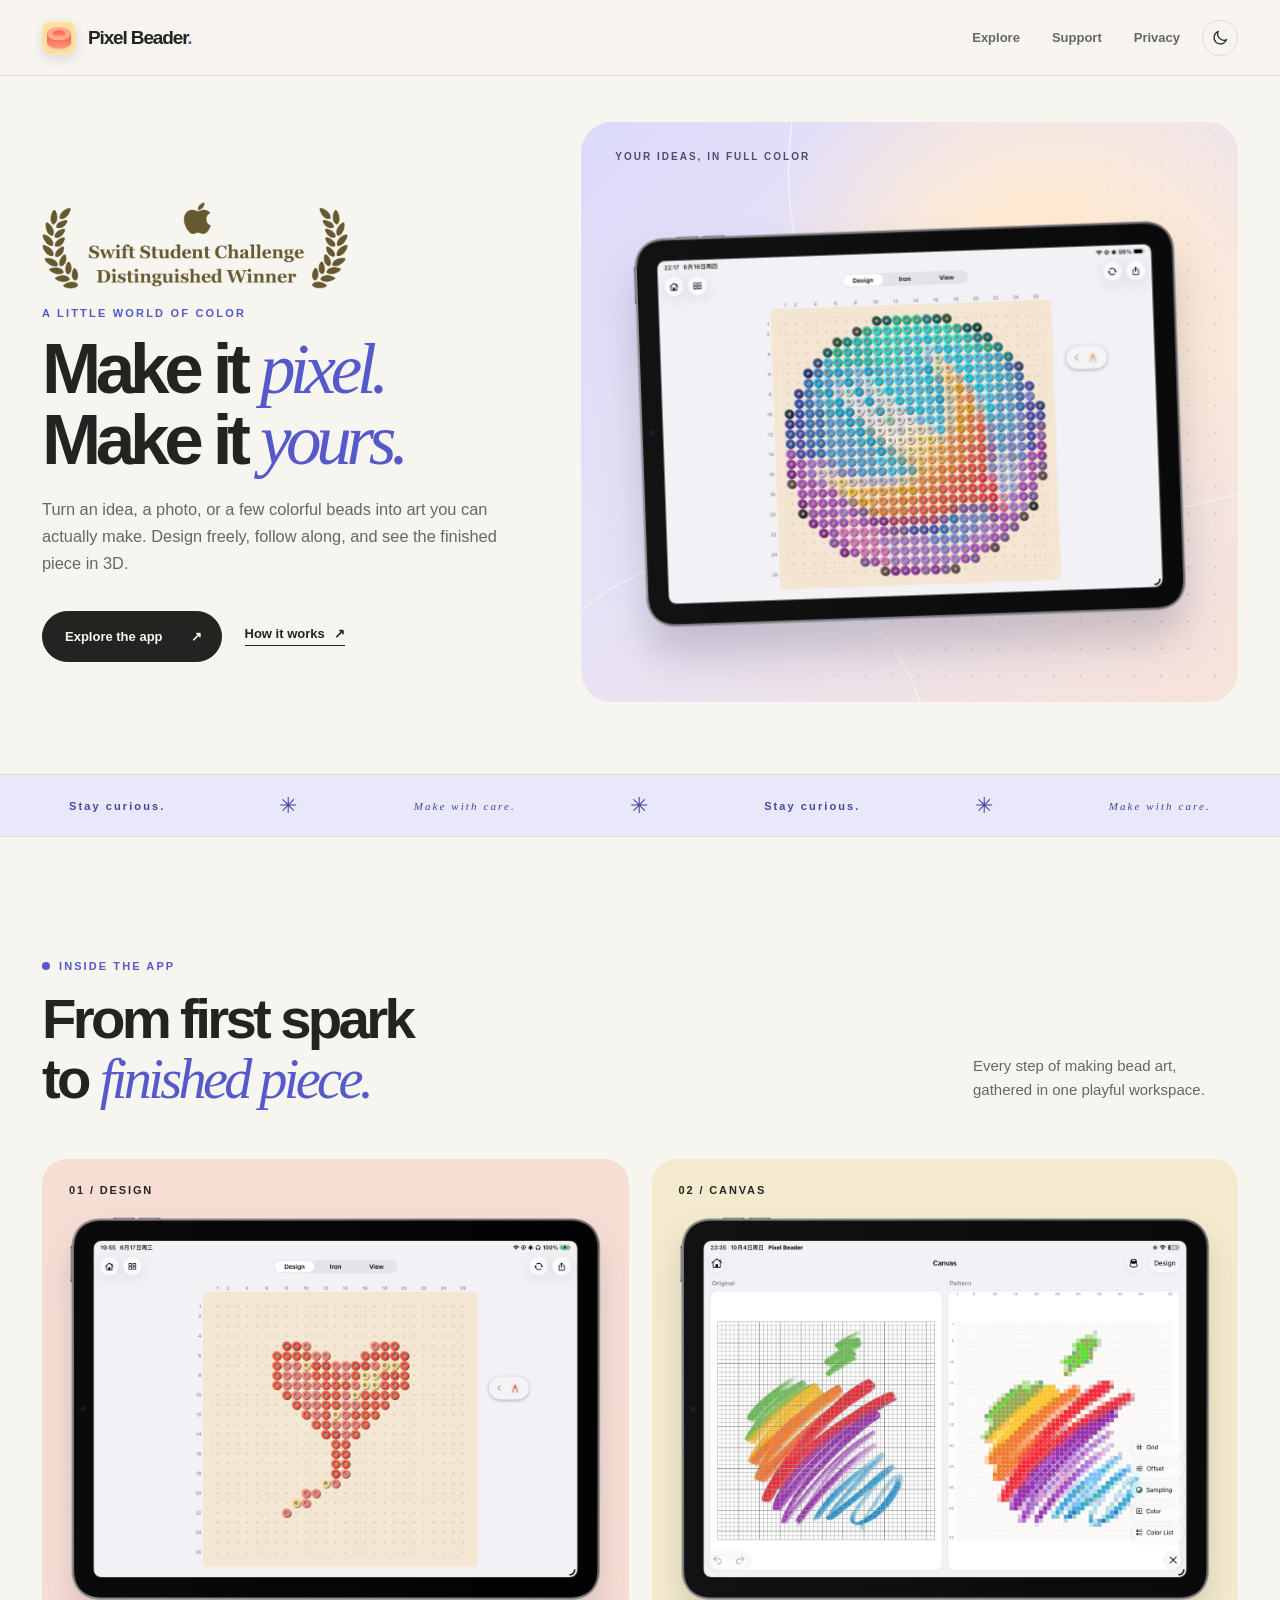
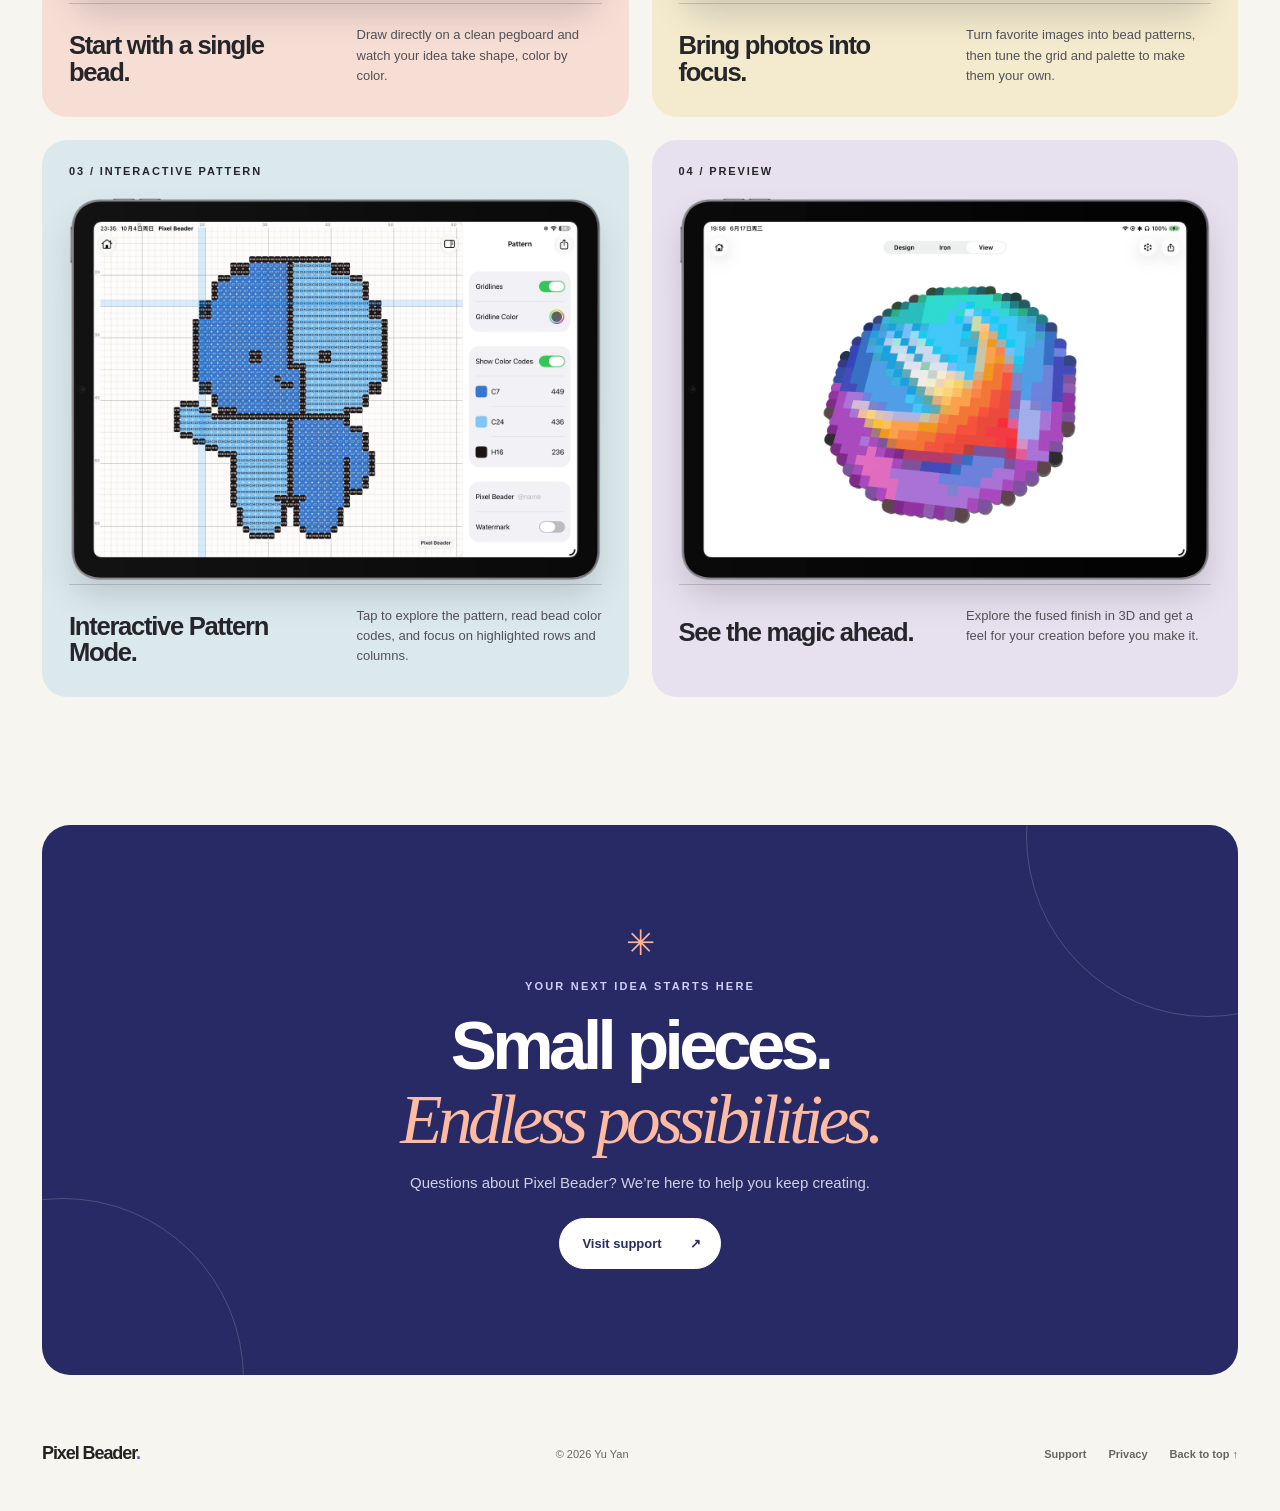
==== index.html @ 9f65d422 "Tighten award artwork spacing and refresh interactive pattern screenshot" ====
<!doctype html>
<html lang="en">
<head>
  <meta charset="utf-8">
  <meta name="viewport" content="width=device-width, initial-scale=1">
  <meta name="theme-color" content="#f7f5ef">
  <title>Pixel Beader — Turn little pixels into something wonderful</title>
  <meta name="description" content="Draw bead art, turn photos into patterns, follow each bead, and preview your creations in 3D with Pixel Beader.">
  <link rel="icon" href="assets/pixel-beader-icon-256.png">
  <link rel="stylesheet" href="styles.css">
</head>
<body>
  <header class="site-header">
    <div class="header-container">
      <a class="brand" href="./" aria-label="Pixel Beader home">
        <img src="assets/pixel-beader-icon-256.png" alt="" class="brand-icon" width="34" height="34">
        <span>Pixel Beader<span class="brand-period">.</span></span>
      </a>
      <div class="nav-actions">
        <nav aria-label="Main navigation">
          <a href="#features">Explore</a>
          <a href="./support/">Support</a>
          <a href="./privacy/">Privacy</a>
        </nav>
        <button id="theme-toggle" class="theme-toggle-btn" aria-label="Toggle dark/light mode" aria-pressed="false" type="button">
          <svg class="sun-icon" viewBox="0 0 24 24" fill="none" stroke="currentColor" stroke-width="1.6" stroke-linecap="round" aria-hidden="true"><circle cx="12" cy="12" r="4"/><path d="M12 2v2m0 16v2M4.93 4.93l1.42 1.42m11.3 11.3 1.42 1.42M2 12h2m16 0h2M4.93 19.07l1.42-1.42m11.3-11.3 1.42-1.42"/></svg>
          <svg class="moon-icon" viewBox="0 0 24 24" fill="none" stroke="currentColor" stroke-width="1.6" stroke-linecap="round" aria-hidden="true"><path d="M20.5 14.5A8.5 8.5 0 0 1 9.5 3.5a8.5 8.5 0 1 0 11 11Z"/></svg>
        </button>
      </div>
    </div>
  </header>

  <main>
    <section class="hero" aria-labelledby="hero-title">
      <div class="hero-copy">
        <a class="award-pill" href="https://developer.apple.com/swift-student-challenge/" target="_blank" rel="noopener noreferrer" aria-label="2026 Swift Student Challenge Distinguished Winner — Apple Developer">
          <span class="award-image" aria-hidden="true"></span>
        </a>
        <p class="eyebrow">A LITTLE WORLD OF COLOR</p>
        <h1 id="hero-title">Make it <em>pixel.</em><br>Make it <em>yours.</em></h1>
        <p class="lead">Turn an idea, a photo, or a few colorful beads into art you can actually make. Design freely, follow along, and see the finished piece in 3D.</p>
        <div class="actions">
          <a class="button primary" href="#features">Explore the app <span aria-hidden="true">↗</span></a>
          <a class="button-link" href="./support/">How it works <span aria-hidden="true">↗</span></a>
        </div>
      </div>
      <div class="hero-art">
        <div class="hero-art-orbit orbit-one" aria-hidden="true"></div>
        <div class="hero-art-orbit orbit-two" aria-hidden="true"></div>
        <span class="hero-art-label">YOUR IDEAS, IN FULL COLOR</span>
        <img class="product-screenshot" src="assets/hero-ipad.png" alt="Pixel Beader on iPad, showing a colorful circular bead design." fetchpriority="high">
      </div>
    </section>

    <div class="ticker" aria-label="Stay curious. Make with care.">
      <div class="ticker-inner"><span>Stay curious.</span><b>✳</b><span><em>Make with care.</em></span><b>✳</b><span>Stay curious.</span><b>✳</b><span><em>Make with care.</em></span></div>
    </div>

    <section class="showcase-section" id="features" aria-labelledby="features-title">
      <div class="section-intro">
        <div><span class="section-tag"><span class="tag-dot"></span> INSIDE THE APP</span><h2 id="features-title">From first spark<br>to <em>finished piece.</em></h2></div>
        <p>Every step of making bead art, gathered in one playful workspace.</p>
      </div>

      <div class="showcase-grid">
        <article class="showcase-card card-coral">
          <div class="showcase-heading"><span class="card-index">01 / DESIGN</span></div>
          <div class="showcase-image"><img src="assets/jietu1.png" alt="A red heart drawn with beads on the Pixel Beader pegboard." loading="lazy"></div>
          <div class="showcase-info"><h3>Start with a single bead.</h3><p>Draw directly on a clean pegboard and watch your idea take shape, color by color.</p></div>
        </article>
        <article class="showcase-card card-yellow">
          <div class="showcase-heading"><span class="card-index">02 / CANVAS</span></div>
          <div class="showcase-image"><img src="assets/canvas-ipad.png" alt="Pixel Beader Canvas on iPad, showing a colorful original image alongside its bead pattern and grid controls." width="2700" height="2000" loading="lazy"></div>
          <div class="showcase-info"><h3>Bring photos into focus.</h3><p>Turn favorite images into bead patterns, then tune the grid and palette to make them your own.</p></div>
        </article>
        <article class="showcase-card card-blue">
          <div class="showcase-heading"><span class="card-index">03 / INTERACTIVE PATTERN</span></div>
          <div class="showcase-image"><img src="assets/interactive-pattern-ipad.png" alt="A blue bead pattern with color codes, highlighted row and column, and pattern settings on iPad." width="2700" height="2000" loading="lazy"></div>
          <div class="showcase-info"><h3>Interactive Pattern Mode.</h3><p>Tap to explore the pattern, read bead color codes, and focus on highlighted rows and columns.</p></div>
        </article>
        <article class="showcase-card card-lilac">
          <div class="showcase-heading"><span class="card-index">04 / PREVIEW</span></div>
          <div class="showcase-image"><img src="assets/jietu4.png" alt="A colorful fused bead piece shown in the app's 3D preview." loading="lazy"></div>
          <div class="showcase-info"><h3>See the magic ahead.</h3><p>Explore the fused finish in 3D and get a feel for your creation before you make it.</p></div>
        </article>
      </div>
    </section>

    <section class="closing-panel" aria-labelledby="closing-title">
      <div class="closing-mark" aria-hidden="true">✳</div>
      <p class="eyebrow">YOUR NEXT IDEA STARTS HERE</p>
      <h2 id="closing-title">Small pieces.<br><em>Endless possibilities.</em></h2>
      <p>Questions about Pixel Beader? We’re here to help you keep creating.</p>
      <a class="button light-button" href="./support/">Visit support <span aria-hidden="true">↗</span></a>
    </section>
  </main>

  <footer class="site-footer">
    <a class="footer-brand" href="./">Pixel Beader<span>.</span></a>
    <span>© 2026 Yu Yan</span>
    <div class="footer-nav"><a href="./support/">Support</a><a href="./privacy/">Privacy</a><a href="#">Back to top ↑</a></div>
  </footer>

  <script src="theme.js" defer></script>
</body>
</html>
---- styles.css ----
:root {
  color-scheme: light;
  --bg-color: #f7f5ef;
  --text-color: #242321;
  --text-muted: #686661;
  --border-color: #dedbd2;
  --nav-bg: rgba(247, 245, 239, .91);
  --accent: #5559ca;
  --accent-soft: #e6e5f9;
  --card-bg: #fffefa;
  --font-body: "Avenir Next", Avenir, "Segoe UI", "Helvetica Neue", Arial, sans-serif;
  --font-serif: Georgia, "Times New Roman", serif;
}

.dark-theme {
  color-scheme: dark;
  --bg-color: #181c24;
  --text-color: #f5f3ee;
  --text-muted: #b4b7c0;
  --border-color: #343b48;
  --nav-bg: rgba(24, 28, 36, .93);
  --accent: #c1baff;
  --accent-soft: #303550;
  --card-bg: #262b35;
}

* { box-sizing: border-box; }
html { scroll-behavior: smooth; }
body { margin: 0; background: var(--bg-color); color: var(--text-color); font-family: var(--font-body); -webkit-font-smoothing: antialiased; }
a { color: inherit; text-decoration: none; }
button, a { -webkit-tap-highlight-color: transparent; }
button, a:focus-visible { outline-offset: 4px; }
img { display: block; max-width: 100%; }
em, .serif-italic { font-family: var(--font-serif); font-weight: 400; font-style: italic; }

/* Navigation */
.site-header { position: sticky; top: 0; z-index: 50; height: 76px; background: var(--nav-bg); border-bottom: 1px solid var(--border-color); backdrop-filter: blur(18px); -webkit-backdrop-filter: blur(18px); }
.header-container { height: 100%; max-width: 1480px; margin: auto; padding: 0 42px; display: flex; align-items: center; justify-content: space-between; gap: 24px; }
.brand { display: inline-flex; align-items: center; gap: 12px; font-size: 19px; font-weight: 800; letter-spacing: -.06em; white-space: nowrap; }
.brand-icon { width: 34px; height: 34px; border-radius: 9px; box-shadow: 0 4px 11px rgba(26,28,54,.12); }
.brand-period, .footer-brand span { color: var(--accent); }
.nav-actions, nav { display: flex; align-items: center; }
.nav-actions { gap: 22px; }
nav { gap: 32px; }
nav a { font-size: 13px; font-weight: 700; color: var(--text-muted); transition: color .2s; }
nav a:hover, nav a.active { color: var(--text-color); }
.theme-toggle-btn { width: 36px; height: 36px; padding: 8px; display: grid; place-items: center; border: 1px solid var(--border-color); border-radius: 50%; background: transparent; color: var(--text-color); cursor: pointer; transition: background .2s, transform .2s; }
.theme-toggle-btn:hover { background: var(--accent-soft); transform: rotate(12deg); }
.theme-toggle-btn svg { width: 18px; height: 18px; }
.theme-toggle-btn .sun-icon { display: none; }
.dark-theme .theme-toggle-btn .sun-icon { display: block; }
.dark-theme .theme-toggle-btn .moon-icon { display: none; }

/* Hero */
.hero { max-width: 1480px; margin: 0 auto; padding: 46px 42px 72px; min-height: 690px; display: grid; grid-template-columns: minmax(0, .86fr) minmax(0, 1.14fr); align-items: stretch; gap: 44px; }
.hero-copy { padding: 65px 0 26px; display: flex; flex-direction: column; align-items: flex-start; justify-content: center; }
.award-pill { display: block; width: min(100%, 306px); margin-bottom: 18px; color: #65582e; transition: transform .2s; }
.award-pill:hover { transform: translateY(-2px); }
/* Fit the mask to the artwork bounds, excluding the source image’s transparent margins. */
.award-image { display: block; width: 100%; aspect-ratio: 1650 / 473; background-color: currentColor; -webkit-mask: url("assets/swift-student-challenge-winner.png") 47.9452% 52.0833% / 117.697% 171.036% no-repeat; mask: url("assets/swift-student-challenge-winner.png") 47.9452% 52.0833% / 117.697% 171.036% no-repeat; }
.eyebrow { margin: 0; color: var(--accent); font-size: 11px; font-weight: 900; letter-spacing: .2em; }
.hero h1 { max-width: 660px; margin: 15px 0 21px; font-size: clamp(57px, 5.55vw, 88px); line-height: .99; letter-spacing: -.075em; font-weight: 800; }
.hero h1 em { color: var(--accent); letter-spacing: -.075em; }
.lead { max-width: 490px; margin: 0; font-size: clamp(16px, 1.28vw, 19px); line-height: 1.64; color: var(--text-muted); }
.actions { display: flex; align-items: center; flex-wrap: wrap; gap: 23px; margin-top: 34px; }
.button { min-height: 51px; display: inline-flex; align-items: center; justify-content: center; gap: 28px; padding: 12px 19px 12px 22px; border: 1px solid var(--text-color); border-radius: 999px; font-size: 13px; font-weight: 800; transition: transform .2s, background .2s, box-shadow .2s; }
.button:hover { transform: translateY(-3px); box-shadow: 0 10px 23px rgba(0,0,0,.11); }
.button.primary { background: var(--text-color); color: var(--bg-color); }
.button-link { display: inline-flex; gap: 9px; align-items: center; font-size: 13px; font-weight: 800; border-bottom: 1px solid var(--text-color); padding-bottom: 4px; }
.button-link:hover { color: var(--accent); border-color: var(--accent); }
.hero-art { min-height: 580px; position: relative; isolation: isolate; display: grid; place-items: center; overflow: hidden; border-radius: 31px; background: radial-gradient(circle at 71% 33%, #ffebd4 0 18%, transparent 49%), linear-gradient(133deg, #dcdafa 0%, #e8e3f5 42%, #f8e3d9 100%); }
.hero-art::before { content: ""; position: absolute; inset: 0; z-index: -1; opacity: .46; background-image: radial-gradient(#aaa4cf 1.2px, transparent 1.2px); background-size: 27px 27px; mask-image: linear-gradient(125deg, transparent 30%, black); }
.hero-art-orbit { position: absolute; border: 1px solid rgba(255,255,255,.72); border-radius: 50%; }
.orbit-one { width: 680px; aspect-ratio: 1; top: -290px; right: -230px; }.orbit-two { width: 420px; aspect-ratio: 1; bottom: -275px; left: -70px; }
.product-screenshot { position: relative; z-index: 2; width: 86%; max-width: none; transform: rotate(-2deg) translateY(12px); filter: drop-shadow(0 30px 22px rgba(51, 49, 80, .22)); transition: transform .5s cubic-bezier(.2,.8,.2,1); }
.hero-art:hover .product-screenshot { transform: rotate(-1deg) translateY(9px); }
.hero-art-label { position: absolute; z-index: 3; top: 29px; left: 34px; color: #504b72; font-size: 10px; font-weight: 900; letter-spacing: .2em; }

/* Editorial divider */
.ticker { overflow: hidden; border-top: 1px solid var(--border-color); border-bottom: 1px solid var(--border-color); background: #e9e8fa; color: #4646a0; }
.ticker-inner { min-width: max-content; max-width: 1480px; margin: auto; min-height: 61px; display: flex; align-items: center; justify-content: space-around; gap: 60px; padding: 0 42px; font-size: 11px; font-weight: 900; letter-spacing: .19em; }
.ticker b { font-size: 22px; font-weight: 400; }

/* Feature gallery */
.showcase-section { max-width: 1480px; margin: auto; padding: 119px 42px 128px; scroll-margin-top: 90px; }
.section-intro { display: flex; align-items: end; justify-content: space-between; gap: 30px; margin-bottom: 50px; }
.section-tag { display: inline-flex; align-items: center; gap: 9px; color: var(--accent); font-size: 11px; font-weight: 900; letter-spacing: .19em; }
.tag-dot { width: 8px; height: 8px; border-radius: 50%; background: currentColor; }
.section-intro h2 { margin: 15px 0 0; font-size: clamp(42px, 4.4vw, 69px); line-height: 1.06; letter-spacing: -.065em; font-weight: 800; }
.section-intro h2 em { color: var(--accent); }
.section-intro > p { max-width: 265px; margin: 0 0 7px; color: var(--text-muted); font-size: 15px; line-height: 1.6; }
.showcase-grid { display: grid; grid-template-columns: repeat(2, minmax(0, 1fr)); gap: 23px; }
.showcase-card { min-width: 0; padding: 25px 27px 31px; overflow: hidden; border-radius: 25px; color: #25252a; }
.card-coral { background: #f7ded5; }.card-yellow { background: #f4ebce; }.card-blue { background: #dbe9ed; }.card-lilac { background: #e7e0ef; }
.showcase-heading { display: flex; align-items: center; justify-content: space-between; }
.card-index { font-size: 11px; font-weight: 900; letter-spacing: .17em; }
.showcase-image { height: clamp(245px, 30vw, 425px); display: grid; place-items: center; margin: 8px -10px 15px; }
.showcase-image img { width: min(100%, 600px); height: auto; max-height: 100%; object-fit: contain; filter: drop-shadow(0 18px 15px rgba(42,43,52,.16)); transition: transform .4s cubic-bezier(.2,.8,.2,1); }
.showcase-card:hover .showcase-image img { transform: translateY(-7px) rotate(-1deg); }
.showcase-info { display: flex; align-items: end; justify-content: space-between; gap: 22px; padding-top: 21px; border-top: 1px solid rgba(39,39,42,.19); }
.showcase-info h3 { max-width: 235px; margin: 0; font-size: clamp(23px, 2vw, 30px); line-height: 1.05; letter-spacing: -.05em; }
.showcase-info p { max-width: 245px; margin: 0; font-size: 13px; line-height: 1.55; color: #535057; }

/* Closing and footer */
.closing-panel { position: relative; overflow: hidden; margin: 0 42px 48px; padding: 100px 24px 106px; border-radius: 28px; background: #272a64; color: #fff; text-align: center; }
.closing-panel::before, .closing-panel::after { content: ""; position: absolute; width: 360px; height: 360px; border: 1px solid rgba(255,255,255,.18); border-radius: 50%; pointer-events: none; }
.closing-panel::before { left: -160px; bottom: -185px; }.closing-panel::after { right: -150px; top: -170px; }
.closing-mark { margin-bottom: 20px; color: #ffb493; font-size: 35px; line-height: 1; }
.closing-panel .eyebrow { color: #d0cef8; }
.closing-panel h2 { margin: 17px 0 17px; font-size: clamp(43px, 5.4vw, 78px); font-weight: 800; line-height: 1.07; letter-spacing: -.066em; }
.closing-panel h2 em { color: #ffbaa2; }
.closing-panel > p:not(.eyebrow) { margin: 0 auto 27px; color: #d1d1e3; font-size: 15px; }
.light-button { position: relative; z-index: 2; border-color: #fff; background: #fff; color: #292b66; }
.site-footer { max-width: 1480px; margin: auto; padding: 20px 42px 47px; display: flex; align-items: center; justify-content: space-between; gap: 25px; color: var(--text-muted); font-size: 11px; }
.footer-brand { color: var(--text-color); font-size: 18px; font-weight: 800; letter-spacing: -.06em; white-space: nowrap; }
.footer-nav { display: flex; flex-wrap: wrap; gap: 22px; font-weight: 800; }
.footer-nav a:hover { color: var(--accent); }

/* Support and privacy pages */
.page { max-width: 1020px; min-height: calc(100vh - 190px); margin: auto; padding: 94px 42px 100px; }
.page-hero { padding: 53px 40px 56px; margin-bottom: 55px; border-radius: 26px; background: var(--accent-soft); text-align: center; }
.page-hero .eyebrow { display: block; margin-bottom: 17px; }
.page-hero h1 { margin: 0 0 14px; font-size: clamp(42px, 6vw, 72px); line-height: 1.06; letter-spacing: -.065em; }
.page-hero h1 em, .page-hero .serif-italic { color: var(--accent); }
.page-hero .lead { max-width: 620px; margin: auto; font-size: 17px; }
.page-content { max-width: 750px; margin: auto; }
.page-content section { padding-bottom: 29px; margin-bottom: 31px; border-bottom: 1px solid var(--border-color); }
.page-content section:last-child { border-bottom: 0; }
.page-content h2 { margin: 0 0 18px; font-size: 26px; letter-spacing: -.045em; }
.page-content p, .page-content li { color: var(--text-muted); font-size: 15px; line-height: 1.8; }
.page-content p strong { color: var(--text-color); }
.page-content a:not(.button) { color: var(--accent); text-decoration: underline; }
.page-content .button { color: var(--bg-color); }

.dark-theme .award-pill { color: #e9d59b; }
.dark-theme .ticker { background: #282944; color: #c8c9ff; }
.dark-theme .hero-art { background: radial-gradient(circle at 70% 30%, #665b73 0 18%, transparent 49%), linear-gradient(133deg, #373e66, #51415b); }
.dark-theme .hero-art-label { color: #eee7ff; }
.dark-theme .card-coral { background: linear-gradient(145deg, #393039, #2b2d37); }
.dark-theme .card-yellow { background: linear-gradient(145deg, #3b392f, #2e3035); }
.dark-theme .card-blue { background: linear-gradient(145deg, #2d3c45, #292f3b); }
.dark-theme .card-lilac { background: linear-gradient(145deg, #383447, #2c2d3b); }
.dark-theme .showcase-card { color: #f5f3ee; border: 1px solid rgba(255,255,255,.12); }
.dark-theme .showcase-image img { filter: drop-shadow(0 20px 20px rgba(0,0,0,.38)) drop-shadow(0 0 1px rgba(255,255,255,.3)); }
.dark-theme .showcase-info { border-top-color: rgba(255,255,255,.19); }
.dark-theme .showcase-info p { color: #c5c6d0; }
.dark-theme .card-coral .card-index { color: #ffb5a7; }
.dark-theme .card-yellow .card-index { color: #f2d68e; }
.dark-theme .card-blue .card-index { color: #9ed4e2; }
.dark-theme .card-lilac .card-index { color: #d1b7f5; }
.dark-theme .closing-panel { background: #373d8b; }

@media (max-width: 1050px) {
  .hero { gap: 22px; min-height: 600px; }
  .hero-copy { padding-top: 25px; }
  .hero-art { min-height: 480px; }
  .hero h1 { font-size: clamp(51px, 5.8vw, 70px); }
  .showcase-info { display: block; }
  .showcase-info p { max-width: 330px; margin-top: 10px; }
}
@media (max-width: 760px) {
  .site-header { height: 66px; }
  .header-container { padding: 0 22px; }
  .hero { grid-template-columns: 1fr; gap: 36px; padding: 54px 22px 65px; }
  .hero-copy { padding: 0; }
  .hero h1 { font-size: clamp(55px, 10vw, 76px); }
  .hero-art { min-height: 0; aspect-ratio: 1.22; }
  .showcase-section { padding: 87px 22px 94px; }
  .section-intro { display: block; margin-bottom: 38px; }
  .section-intro > p { margin-top: 21px; }
  .showcase-grid { gap: 17px; }
  .showcase-card { padding: 17px 16px 23px; }
  .showcase-image { height: clamp(160px, 29vw, 260px); }
  .closing-panel { margin: 0 22px 30px; }
  .site-footer { padding: 16px 22px 35px; }
}
@media (max-width: 600px) {
  .brand { font-size: 16px; gap: 8px; }.brand-icon { width: 29px; height: 29px; }
  nav { gap: 16px; } nav a { font-size: 11px; } nav a:last-child { display: none; }
  .nav-actions { gap: 11px; }.theme-toggle-btn { width: 32px; height: 32px; }
  .award-pill { margin-bottom: 18px; width: min(100%, 272px); }
  .hero h1 { font-size: clamp(51px, 12vw, 68px); }
  .hero-art { aspect-ratio: 1.16; border-radius: 20px; }
  .hero-art-label { top: 20px; left: 20px; font-size: 8px; }
  .ticker-inner { min-height: 52px; gap: 30px; font-size: 9px; }
  .section-intro h2 { font-size: clamp(40px, 10vw, 54px); }
  .showcase-grid { grid-template-columns: 1fr; gap: 18px; }
  .showcase-card { padding: 21px 21px 26px; border-radius: 22px; }
  .showcase-image { height: clamp(210px, 63vw, 390px); }
  .showcase-info { display: flex; align-items: start; }
  .showcase-info h3 { font-size: 23px; }.showcase-info p { max-width: 190px; margin: 0; font-size: 11px; }
  .closing-panel { padding: 80px 24px; border-radius: 20px; }
  .closing-panel h2 { font-size: clamp(40px, 10vw, 58px); }
  .site-footer { align-items: start; flex-direction: column; gap: 14px; }
  .page { padding: 55px 22px 75px; }
  .page-hero { padding: 45px 20px; margin-bottom: 40px; }
}
@media (max-width: 380px) {
  .header-container { padding: 0 14px; } nav { gap: 10px; }
  .hero { padding-left: 16px; padding-right: 16px; }
  .hero h1 { font-size: 47px; }
  .showcase-info { display: block; }.showcase-info p { max-width: none; margin-top: 9px; font-size: 12px; }
}
@media (prefers-reduced-motion: reduce) {
  html { scroll-behavior: auto; }
  *, *::before, *::after { transition-duration: .01ms !important; animation-duration: .01ms !important; }
}
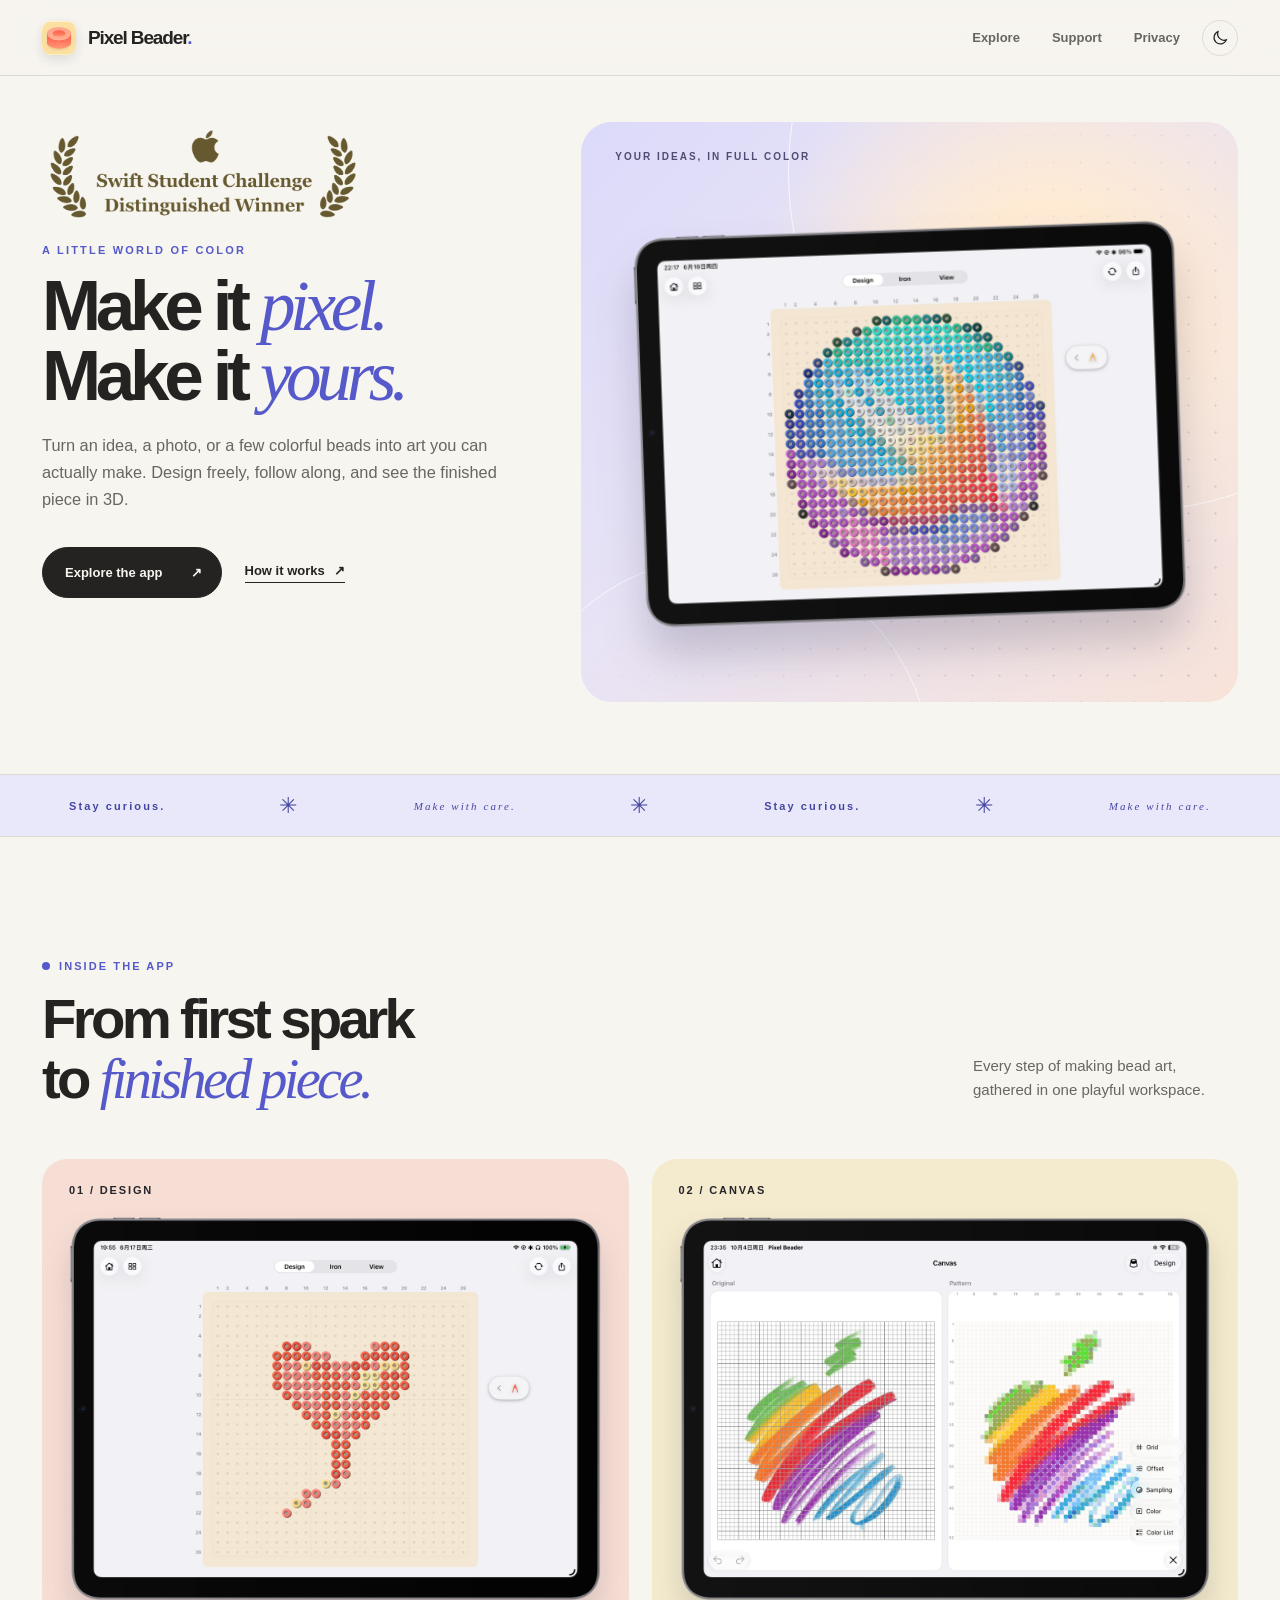
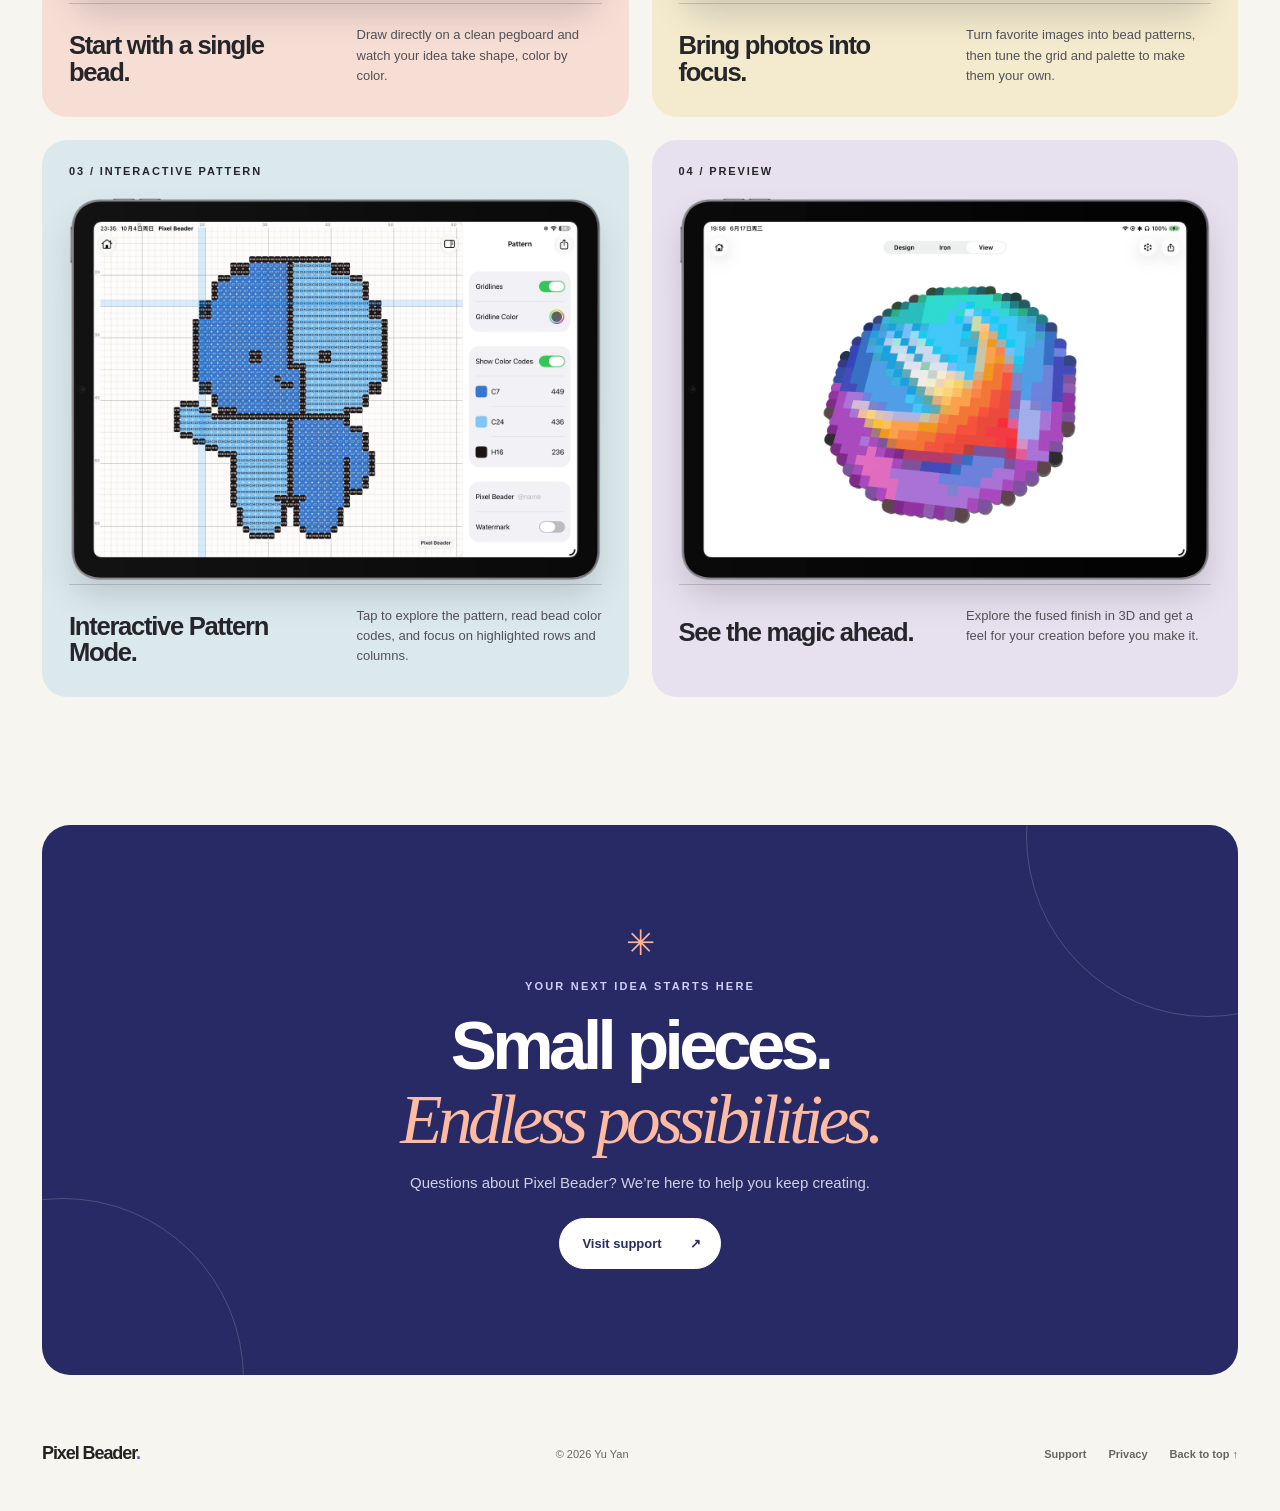
==== commit c2b09b1d: "Align hero copy to artwork top with subtle award padding" ====
--- a/index.html
+++ b/index.html
@@ -7,7 +7,7 @@
   <title>Pixel Beader — Turn little pixels into something wonderful</title>
   <meta name="description" content="Draw bead art, turn photos into patterns, follow each bead, and preview your creations in 3D with Pixel Beader.">
   <link rel="icon" href="assets/pixel-beader-icon-256.png">
-  <link rel="stylesheet" href="styles.css">
+  <link rel="stylesheet" href="styles.css?v=hero-top-alignment-3">
 </head>
 <body>
   <header class="site-header">
--- a/styles.css
+++ b/styles.css
@@ -53,8 +53,8 @@
 
 /* Hero */
 .hero { max-width: 1480px; margin: 0 auto; padding: 46px 42px 72px; min-height: 690px; display: grid; grid-template-columns: minmax(0, .86fr) minmax(0, 1.14fr); align-items: stretch; gap: 44px; }
-.hero-copy { padding: 65px 0 26px; display: flex; flex-direction: column; align-items: flex-start; justify-content: center; }
-.award-pill { display: block; width: min(100%, 306px); margin-bottom: 18px; color: #65582e; transition: transform .2s; }
+.hero-copy { padding: 0 0 26px; display: flex; flex-direction: column; align-items: flex-start; justify-content: flex-start; }
+.award-pill { display: block; width: min(100%, 322px); padding: 8px; margin-bottom: 18px; color: #65582e; transition: transform .2s; }
 .award-pill:hover { transform: translateY(-2px); }
 /* Fit the mask to the artwork bounds, excluding the source image’s transparent margins. */
 .award-image { display: block; width: 100%; aspect-ratio: 1650 / 473; background-color: currentColor; -webkit-mask: url("assets/swift-student-challenge-winner.png") 47.9452% 52.0833% / 117.697% 171.036% no-repeat; mask: url("assets/swift-student-challenge-winner.png") 47.9452% 52.0833% / 117.697% 171.036% no-repeat; }
@@ -152,7 +152,6 @@
 
 @media (max-width: 1050px) {
   .hero { gap: 22px; min-height: 600px; }
-  .hero-copy { padding-top: 25px; }
   .hero-art { min-height: 480px; }
   .hero h1 { font-size: clamp(51px, 5.8vw, 70px); }
   .showcase-info { display: block; }
@@ -178,7 +177,7 @@
   .brand { font-size: 16px; gap: 8px; }.brand-icon { width: 29px; height: 29px; }
   nav { gap: 16px; } nav a { font-size: 11px; } nav a:last-child { display: none; }
   .nav-actions { gap: 11px; }.theme-toggle-btn { width: 32px; height: 32px; }
-  .award-pill { margin-bottom: 18px; width: min(100%, 272px); }
+  .award-pill { margin-bottom: 18px; width: min(100%, 288px); }
   .hero h1 { font-size: clamp(51px, 12vw, 68px); }
   .hero-art { aspect-ratio: 1.16; border-radius: 20px; }
   .hero-art-label { top: 20px; left: 20px; font-size: 8px; }
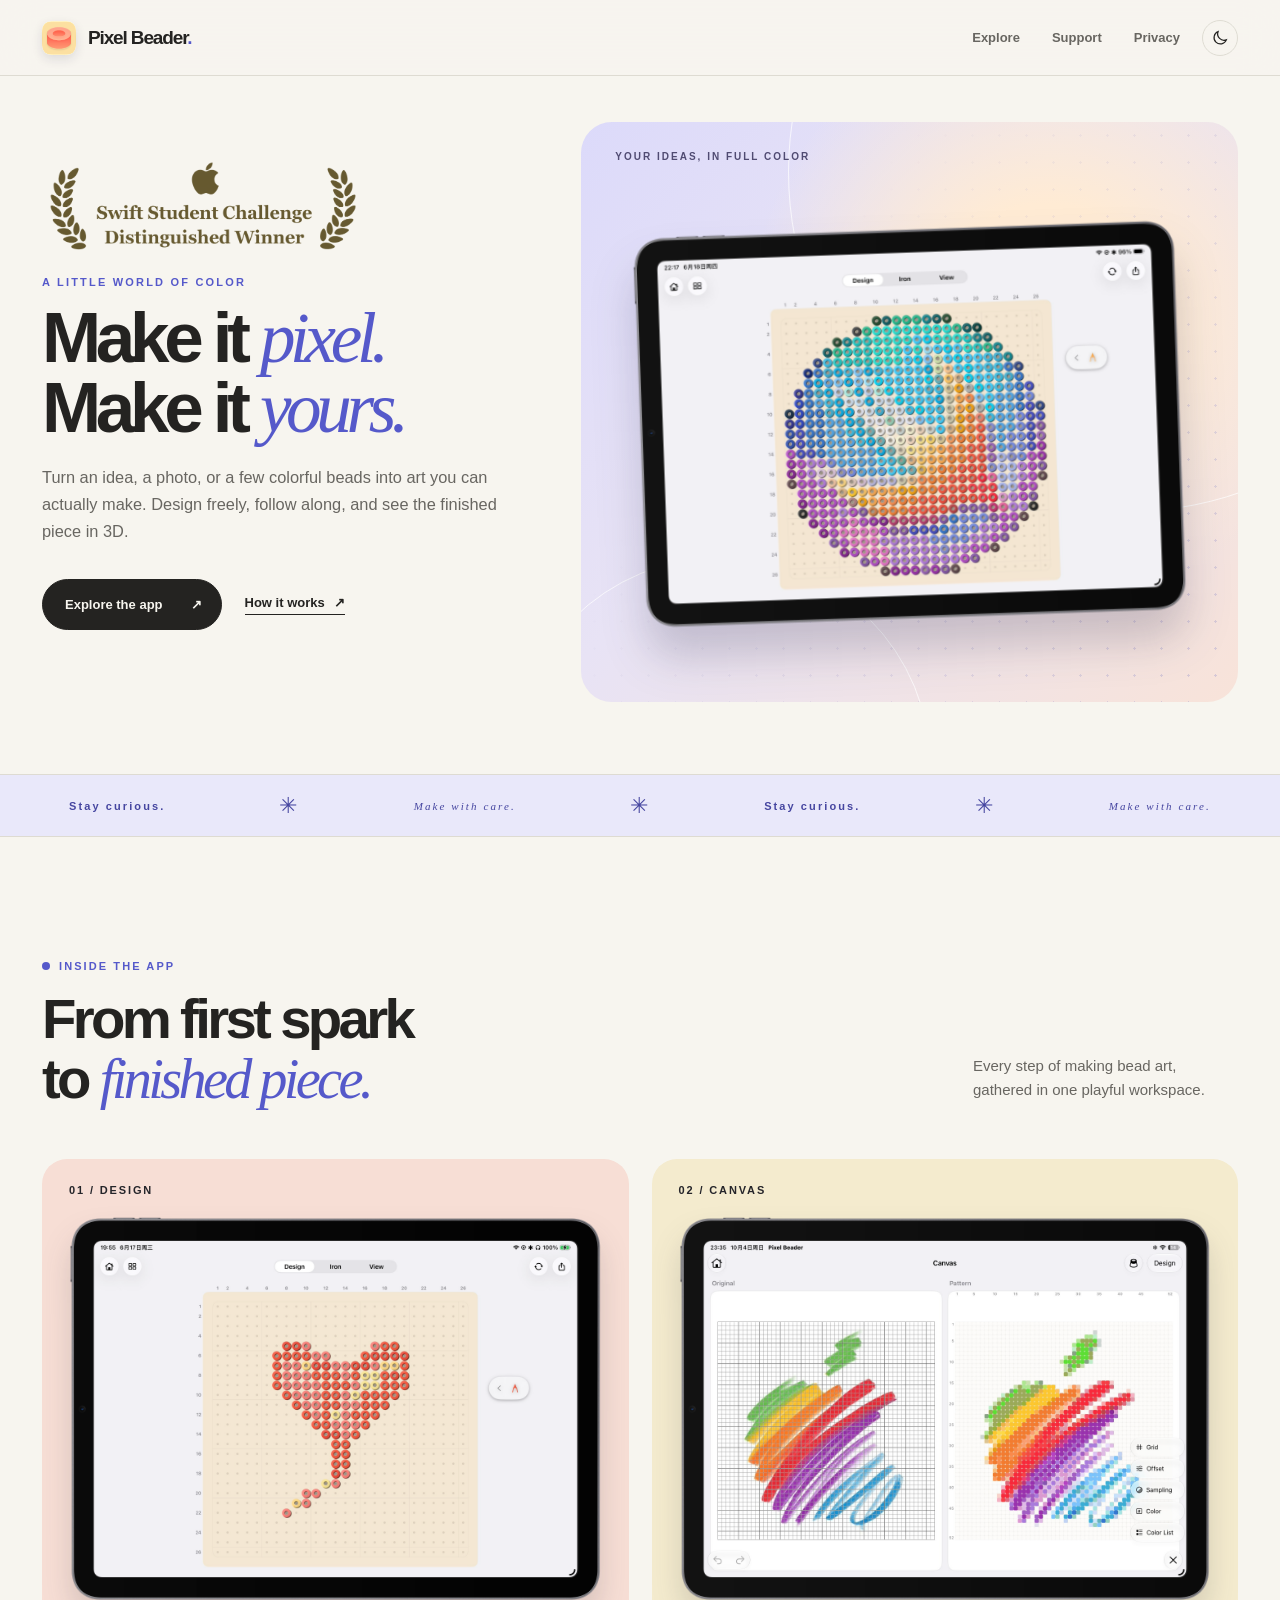
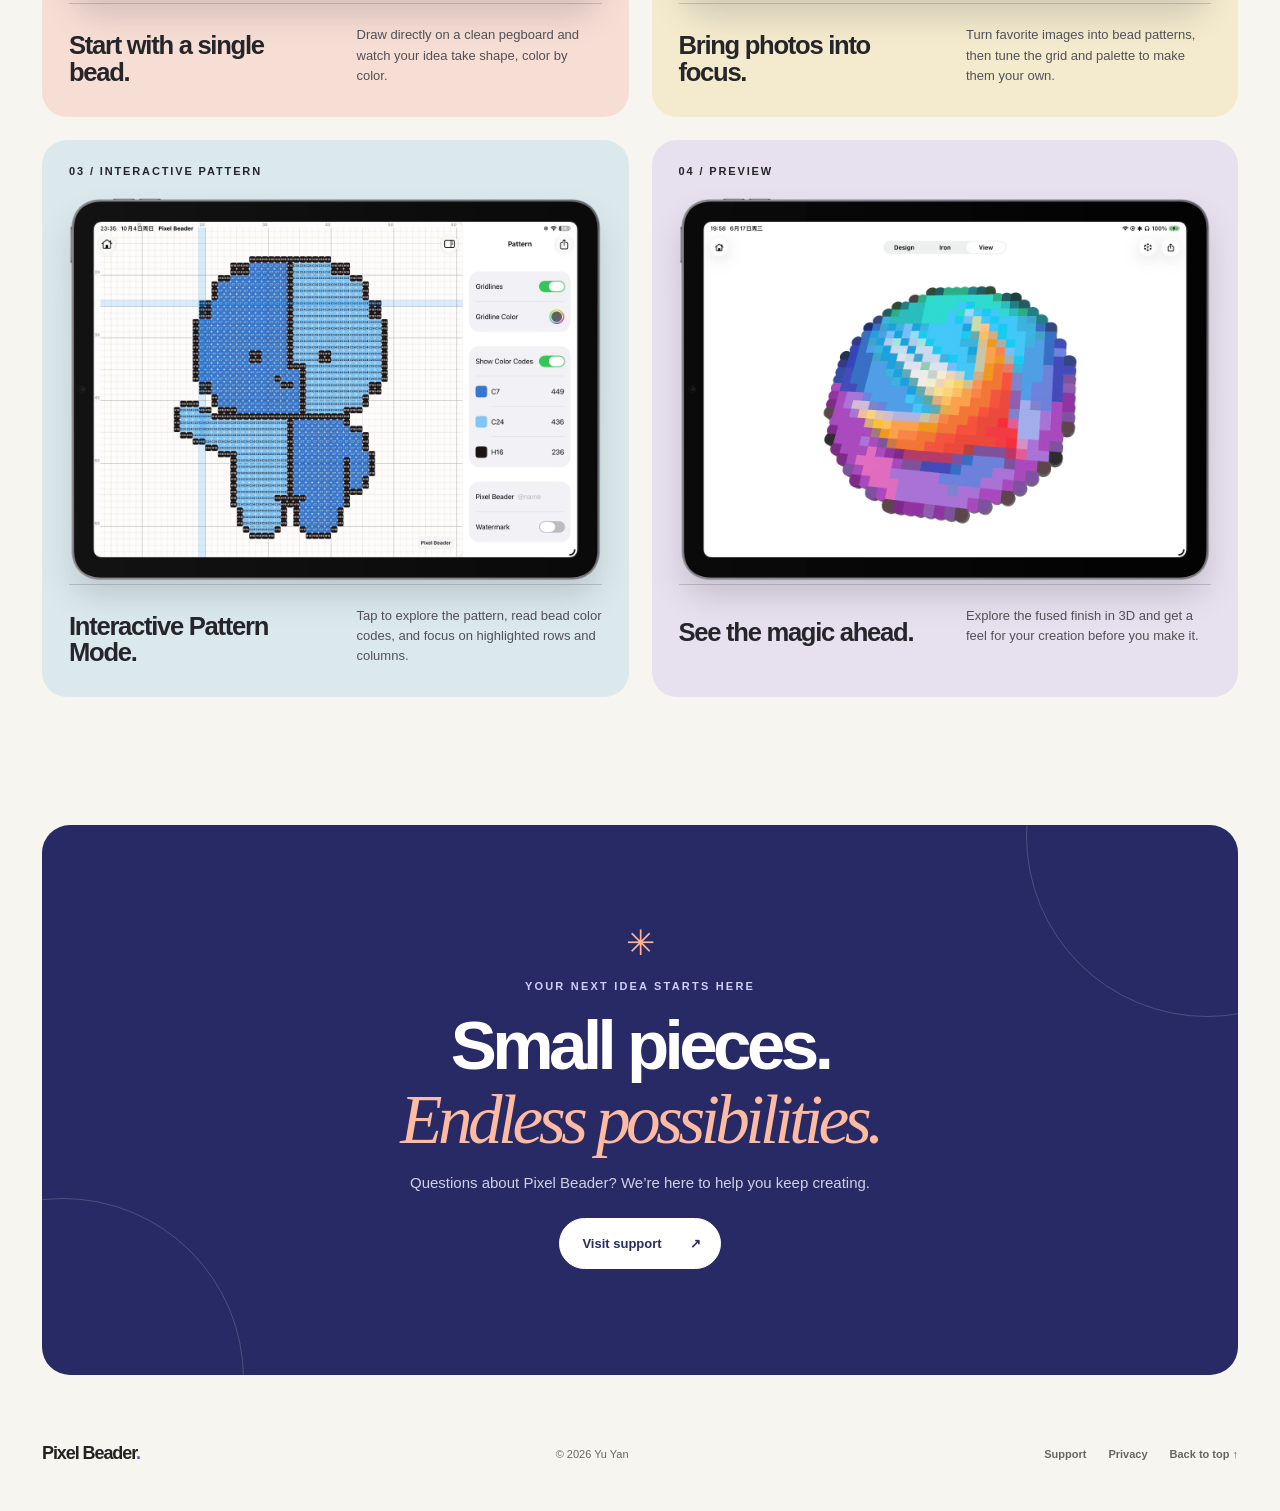
==== commit 5083dfa0: "Balance hero copy vertically with a modest top inset" ====
--- a/index.html
+++ b/index.html
@@ -7,7 +7,7 @@
   <title>Pixel Beader — Turn little pixels into something wonderful</title>
   <meta name="description" content="Draw bead art, turn photos into patterns, follow each bead, and preview your creations in 3D with Pixel Beader.">
   <link rel="icon" href="assets/pixel-beader-icon-256.png">
-  <link rel="stylesheet" href="styles.css?v=hero-top-alignment-3">
+  <link rel="stylesheet" href="styles.css?v=hero-visual-balance-4">
 </head>
 <body>
   <header class="site-header">
--- a/styles.css
+++ b/styles.css
@@ -53,7 +53,7 @@
 
 /* Hero */
 .hero { max-width: 1480px; margin: 0 auto; padding: 46px 42px 72px; min-height: 690px; display: grid; grid-template-columns: minmax(0, .86fr) minmax(0, 1.14fr); align-items: stretch; gap: 44px; }
-.hero-copy { padding: 0 0 26px; display: flex; flex-direction: column; align-items: flex-start; justify-content: flex-start; }
+.hero-copy { padding: 32px 0 26px; display: flex; flex-direction: column; align-items: flex-start; justify-content: flex-start; }
 .award-pill { display: block; width: min(100%, 322px); padding: 8px; margin-bottom: 18px; color: #65582e; transition: transform .2s; }
 .award-pill:hover { transform: translateY(-2px); }
 /* Fit the mask to the artwork bounds, excluding the source image’s transparent margins. */
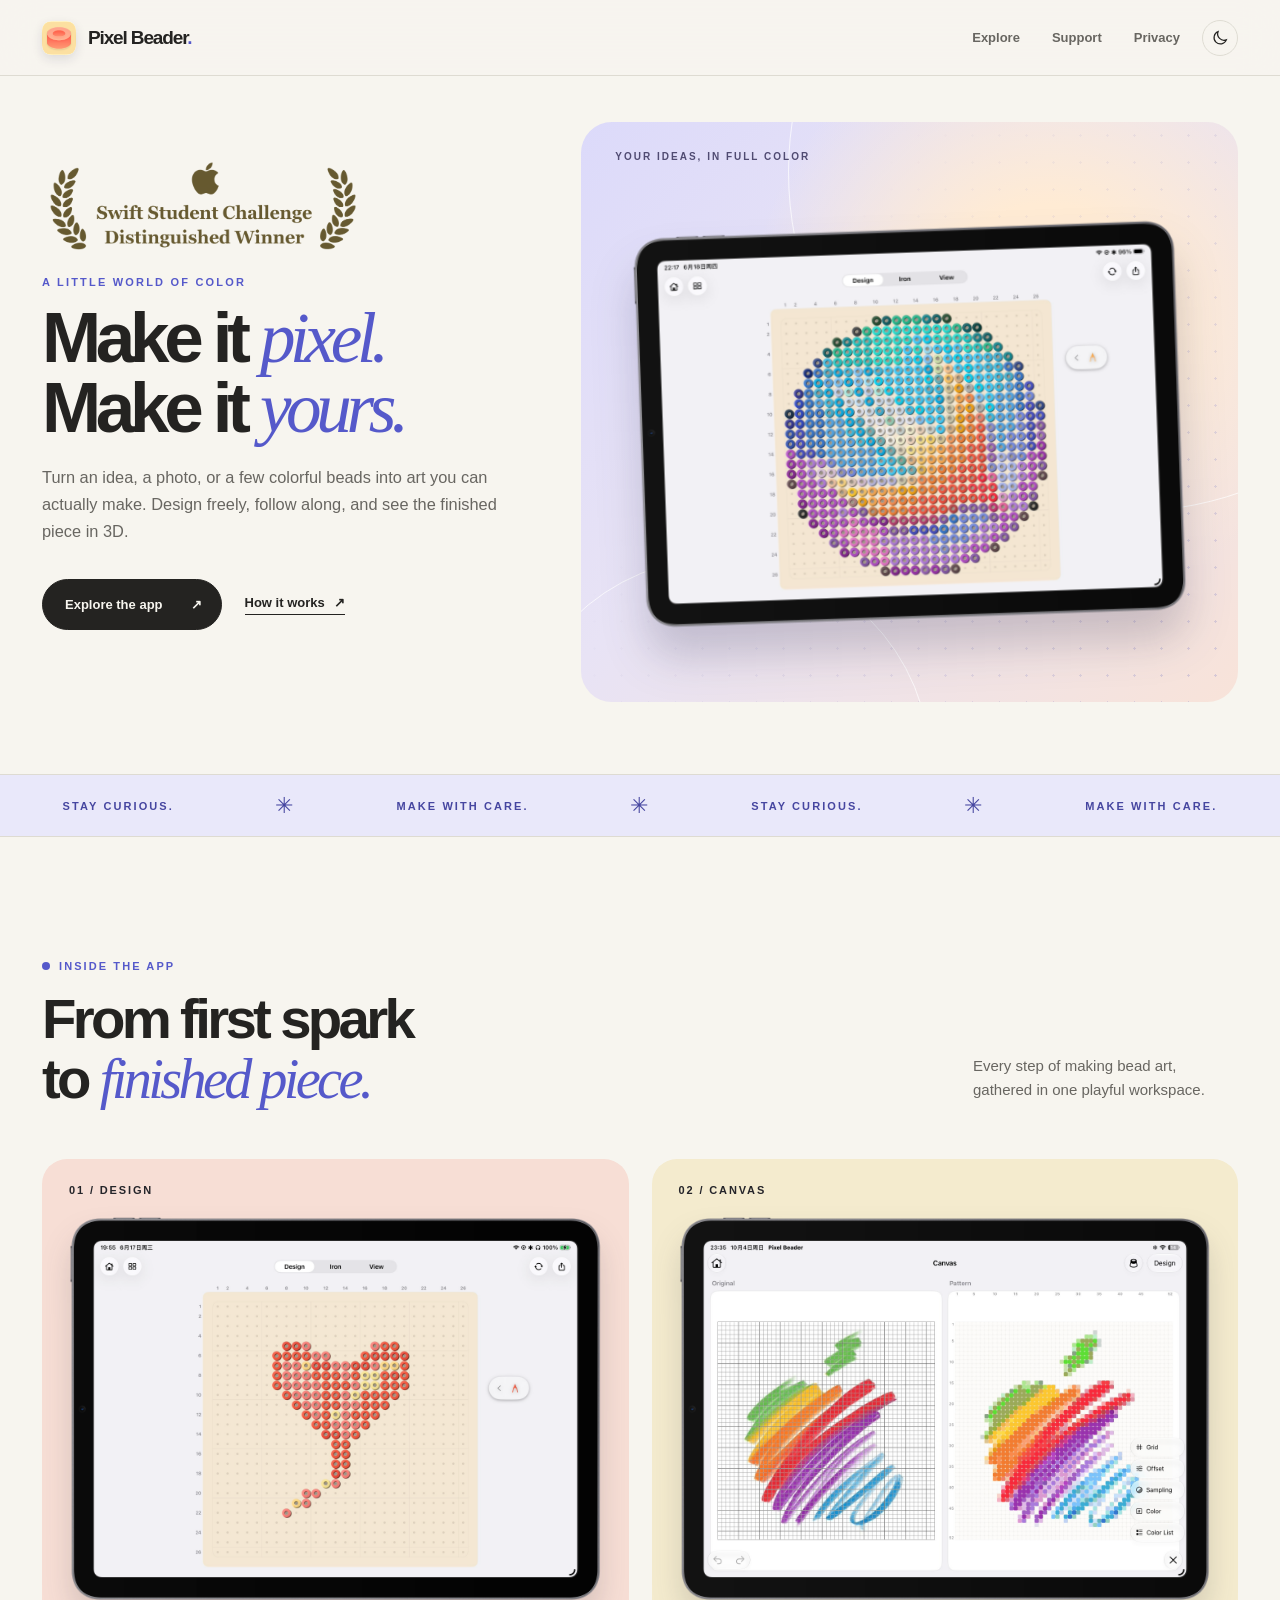
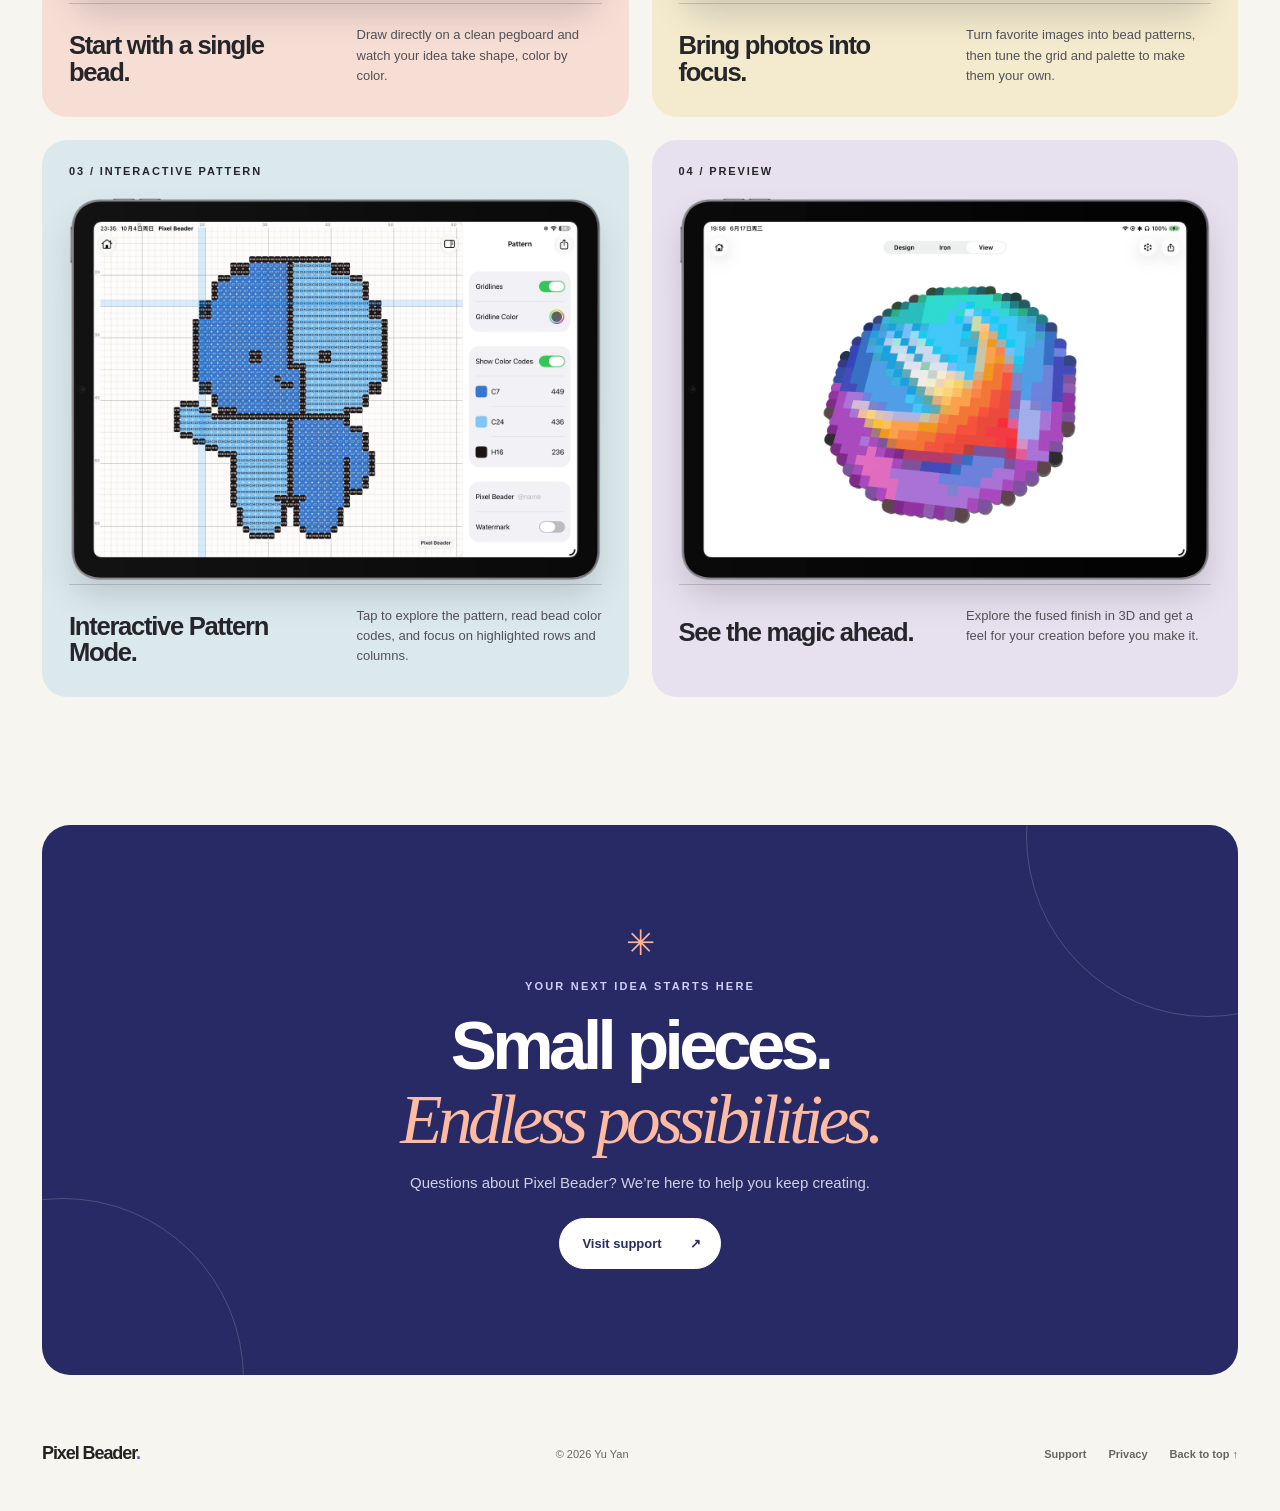
==== commit a9370906: "Restore bold uppercase ticker typography" ====
--- a/index.html
+++ b/index.html
@@ -53,7 +53,7 @@
     </section>
 
     <div class="ticker" aria-label="Stay curious. Make with care.">
-      <div class="ticker-inner"><span>Stay curious.</span><b>✳</b><span><em>Make with care.</em></span><b>✳</b><span>Stay curious.</span><b>✳</b><span><em>Make with care.</em></span></div>
+      <div class="ticker-inner"><span>STAY CURIOUS.</span><b>✳</b><span>MAKE WITH CARE.</span><b>✳</b><span>STAY CURIOUS.</span><b>✳</b><span>MAKE WITH CARE.</span></div>
     </div>
 
     <section class="showcase-section" id="features" aria-labelledby="features-title">
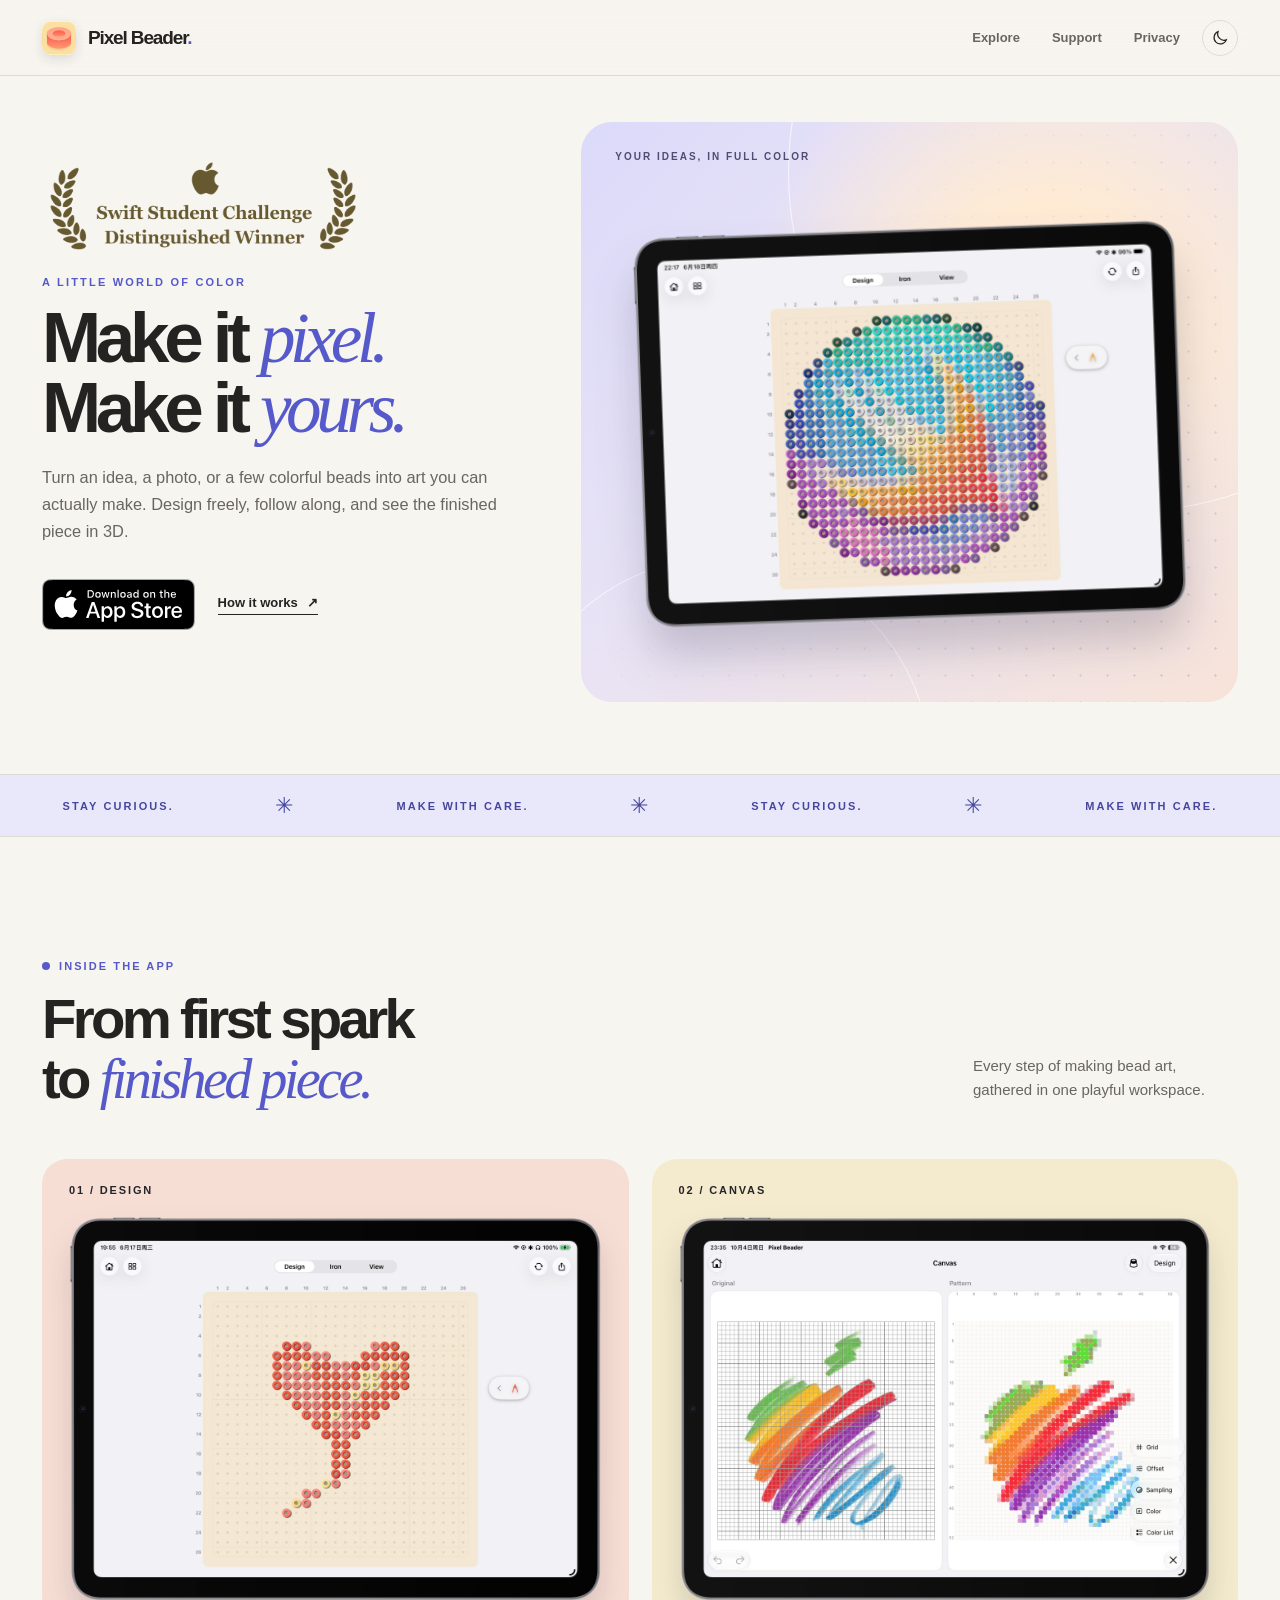
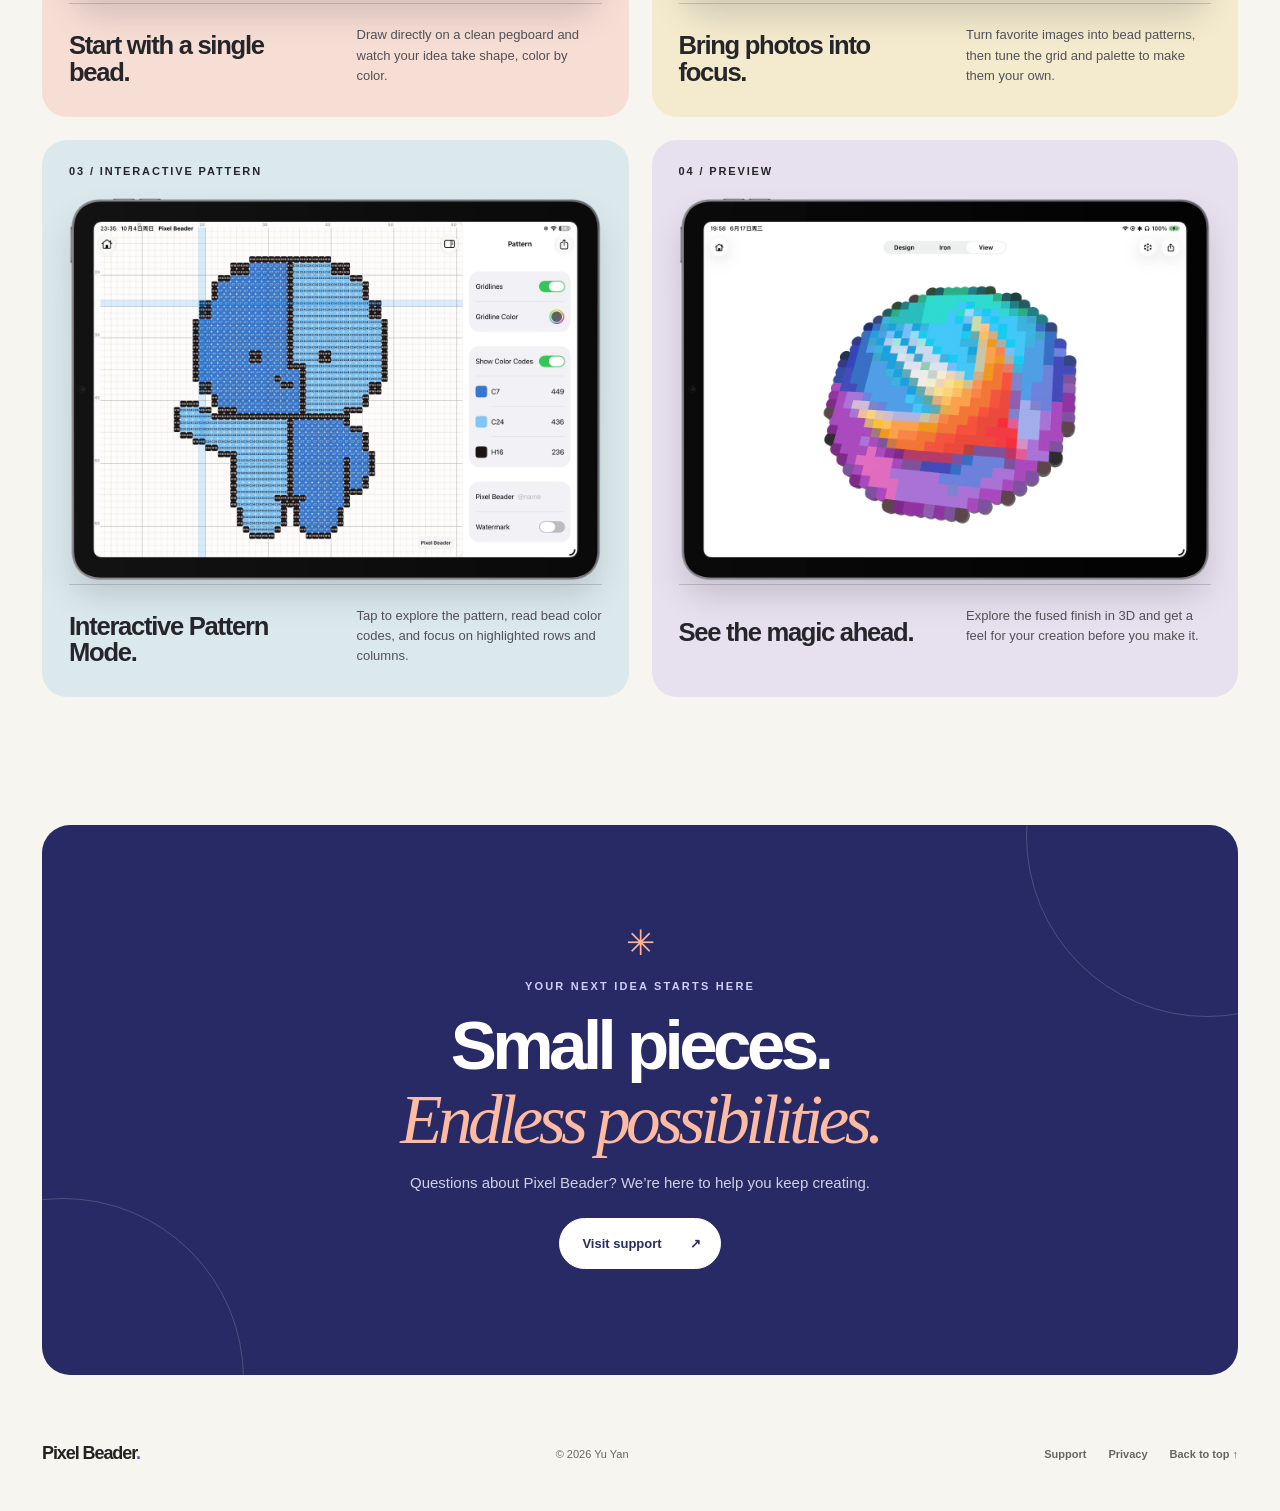
==== commit 13330e6f: "Add App Store download badge to hero" ====
--- a/index.html
+++ b/index.html
@@ -7,7 +7,7 @@
   <title>Pixel Beader — Turn little pixels into something wonderful</title>
   <meta name="description" content="Draw bead art, turn photos into patterns, follow each bead, and preview your creations in 3D with Pixel Beader.">
   <link rel="icon" href="assets/pixel-beader-icon-256.png">
-  <link rel="stylesheet" href="styles.css?v=hero-visual-balance-4">
+  <link rel="stylesheet" href="styles.css?v=app-store-badge-1">
 </head>
 <body>
   <header class="site-header">
@@ -40,7 +40,7 @@
         <h1 id="hero-title">Make it <em>pixel.</em><br>Make it <em>yours.</em></h1>
         <p class="lead">Turn an idea, a photo, or a few colorful beads into art you can actually make. Design freely, follow along, and see the finished piece in 3D.</p>
         <div class="actions">
-          <a class="button primary" href="#features">Explore the app <span aria-hidden="true">↗</span></a>
+          <a class="app-store-badge" href="https://apps.apple.com/us/app/pixel-beader/id6780332489" target="_blank" rel="noopener noreferrer" aria-label="Download Pixel Beader on the App Store"><img src="assets/app-store-badge.svg" alt="Download on the App Store" width="120" height="40"></a>
           <a class="button-link" href="./support/">How it works <span aria-hidden="true">↗</span></a>
         </div>
       </div>
--- a/styles.css
+++ b/styles.css
@@ -65,6 +65,9 @@
 .actions { display: flex; align-items: center; flex-wrap: wrap; gap: 23px; margin-top: 34px; }
 .button { min-height: 51px; display: inline-flex; align-items: center; justify-content: center; gap: 28px; padding: 12px 19px 12px 22px; border: 1px solid var(--text-color); border-radius: 999px; font-size: 13px; font-weight: 800; transition: transform .2s, background .2s, box-shadow .2s; }
 .button:hover { transform: translateY(-3px); box-shadow: 0 10px 23px rgba(0,0,0,.11); }
+.app-store-badge { display: inline-flex; flex-shrink: 0; border-radius: 8px; transition: transform .2s; }
+.app-store-badge img { width: auto; height: 51px; }
+.app-store-badge:hover { transform: translateY(-2px); }
 .button.primary { background: var(--text-color); color: var(--bg-color); }
 .button-link { display: inline-flex; gap: 9px; align-items: center; font-size: 13px; font-weight: 800; border-bottom: 1px solid var(--text-color); padding-bottom: 4px; }
 .button-link:hover { color: var(--accent); border-color: var(--accent); }
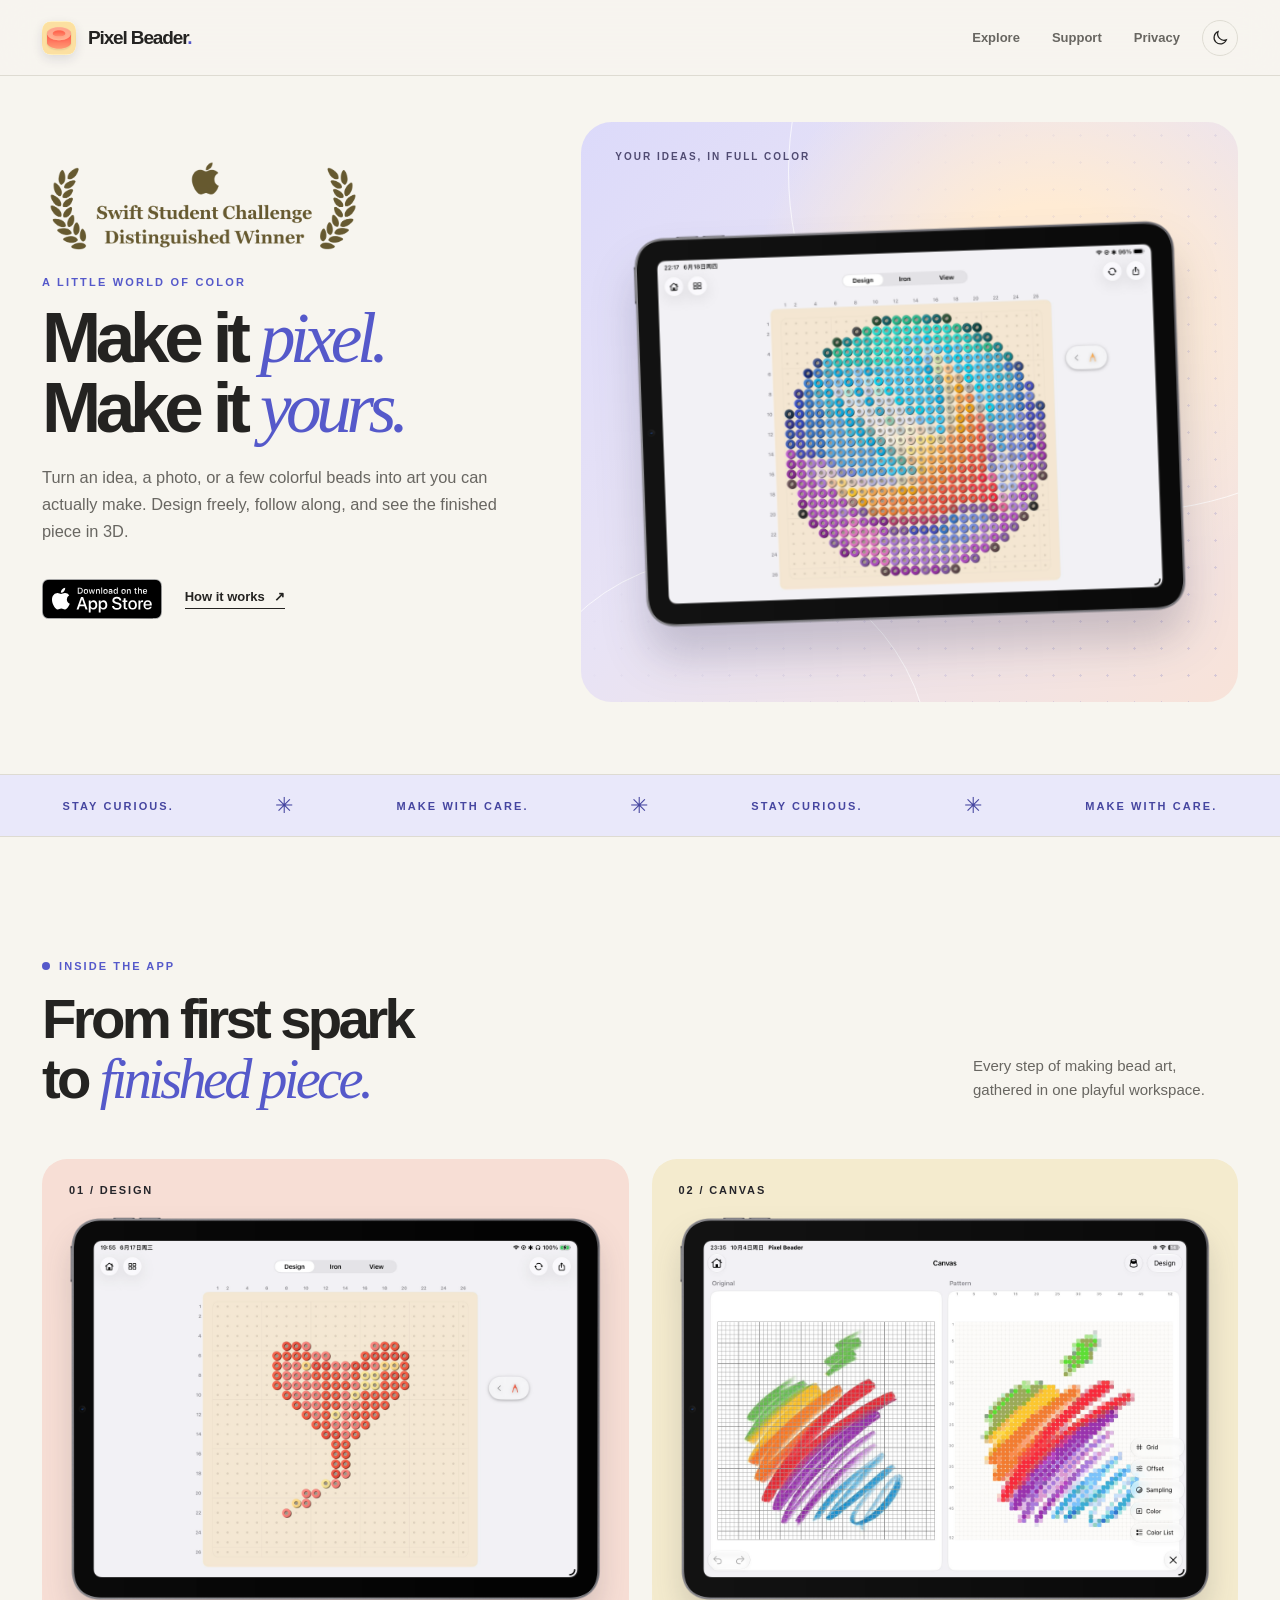
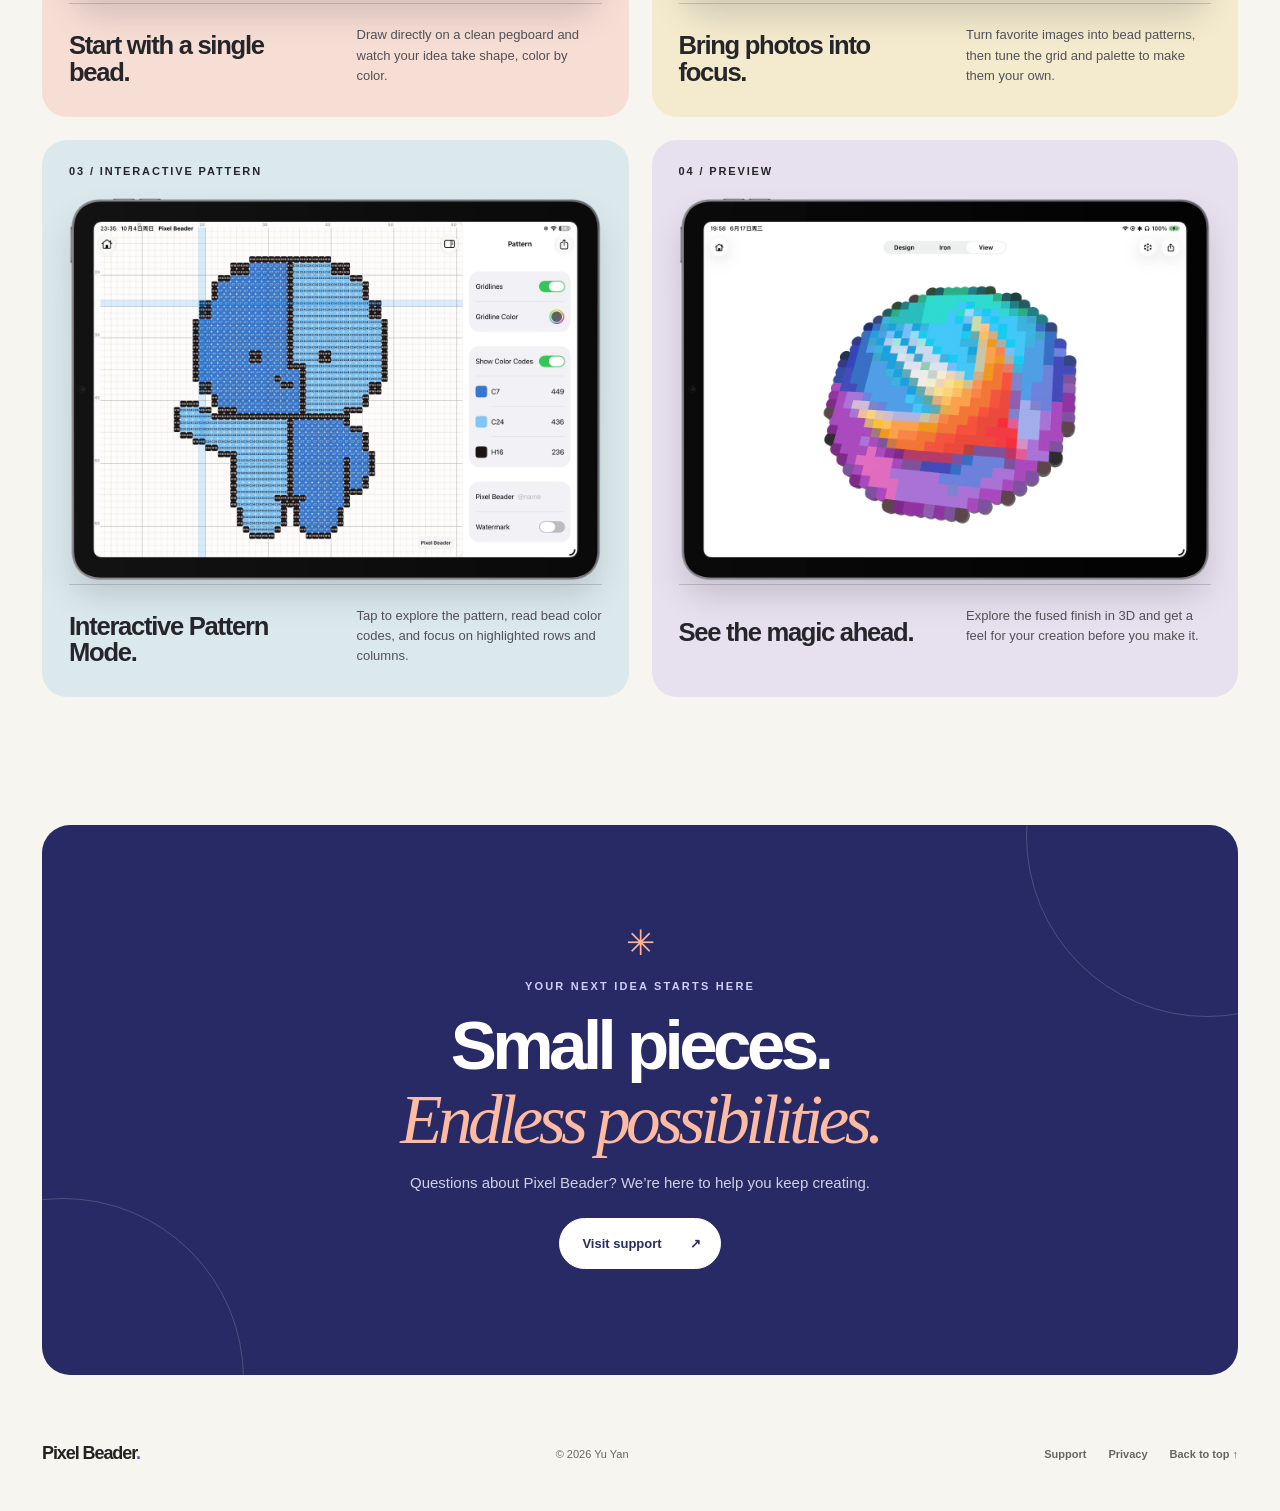
==== commit 604f0388: "Reduce App Store badge to 40px height" ====
--- a/index.html
+++ b/index.html
@@ -7,7 +7,7 @@
   <title>Pixel Beader — Turn little pixels into something wonderful</title>
   <meta name="description" content="Draw bead art, turn photos into patterns, follow each bead, and preview your creations in 3D with Pixel Beader.">
   <link rel="icon" href="assets/pixel-beader-icon-256.png">
-  <link rel="stylesheet" href="styles.css?v=app-store-badge-1">
+  <link rel="stylesheet" href="styles.css?v=app-store-badge-2">
 </head>
 <body>
   <header class="site-header">
@@ -41,7 +41,7 @@
         <p class="lead">Turn an idea, a photo, or a few colorful beads into art you can actually make. Design freely, follow along, and see the finished piece in 3D.</p>
         <div class="actions">
           <a class="app-store-badge" href="https://apps.apple.com/us/app/pixel-beader/id6780332489" target="_blank" rel="noopener noreferrer" aria-label="Download Pixel Beader on the App Store"><img src="assets/app-store-badge.svg" alt="Download on the App Store" width="120" height="40"></a>
-          <a class="button-link" href="./support/">How it works <span aria-hidden="true">↗</span></a>
+          <a class="button-link" href="#features">How it works <span aria-hidden="true">↗</span></a>
         </div>
       </div>
       <div class="hero-art">
--- a/styles.css
+++ b/styles.css
@@ -66,7 +66,7 @@
 .button { min-height: 51px; display: inline-flex; align-items: center; justify-content: center; gap: 28px; padding: 12px 19px 12px 22px; border: 1px solid var(--text-color); border-radius: 999px; font-size: 13px; font-weight: 800; transition: transform .2s, background .2s, box-shadow .2s; }
 .button:hover { transform: translateY(-3px); box-shadow: 0 10px 23px rgba(0,0,0,.11); }
 .app-store-badge { display: inline-flex; flex-shrink: 0; border-radius: 8px; transition: transform .2s; }
-.app-store-badge img { width: auto; height: 51px; }
+.app-store-badge img { width: auto; height: 40px; }
 .app-store-badge:hover { transform: translateY(-2px); }
 .button.primary { background: var(--text-color); color: var(--bg-color); }
 .button-link { display: inline-flex; gap: 9px; align-items: center; font-size: 13px; font-weight: 800; border-bottom: 1px solid var(--text-color); padding-bottom: 4px; }
